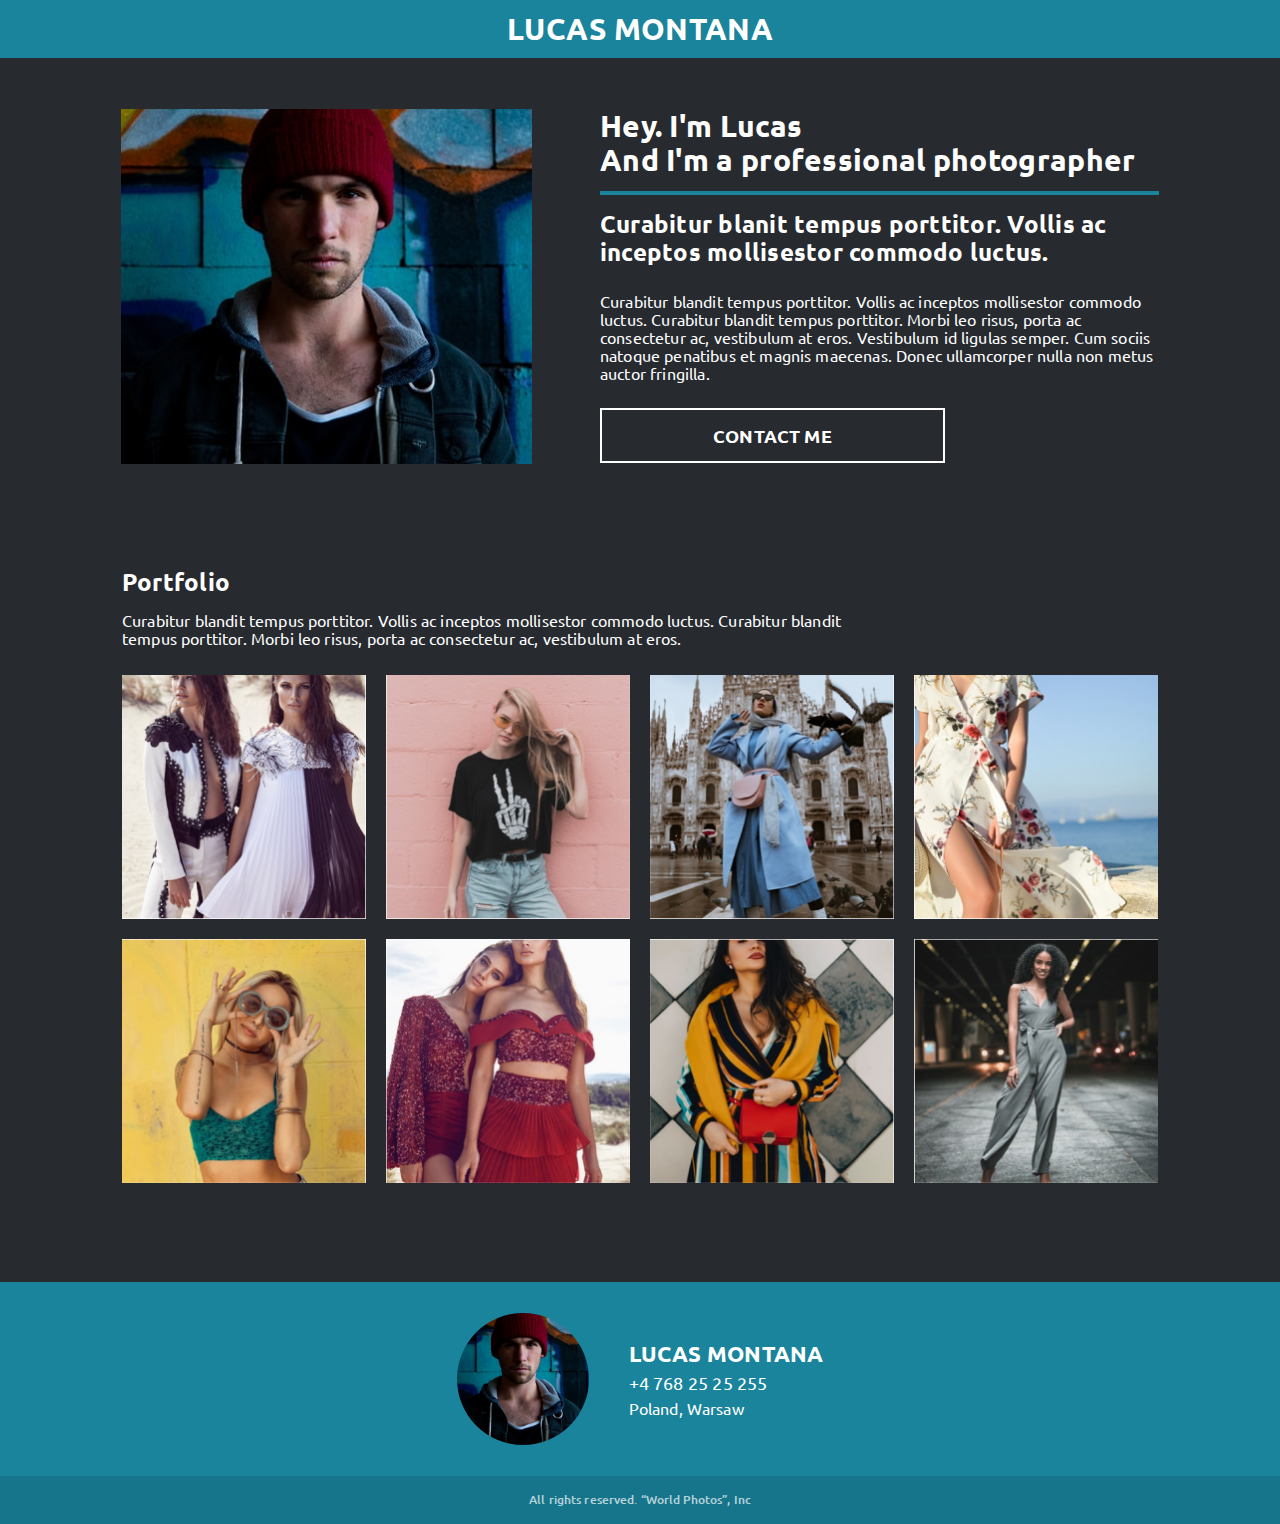
==== exam-3/index.html @ dc6b8fc1 "Merge pull request #1 from SanjarErkinov/develop" ====
<!DOCTYPE html>
<html lang="en">
<head>
    <meta charset="UTF-8">
    <meta http-equiv="X-UA-Compatible" content="IE=edge">
    <meta name="viewport" content="width=device-width, initial-scale=1.0">
    <title>Document</title>
    <link rel="stylesheet" href="./css/base.css">
    <link rel="stylesheet" href="./css/style.css">
    <link rel="preconnect" href="https://fonts.googleapis.com">
    <link rel="preconnect" href="https://fonts.gstatic.com" crossorigin>
    <link href="https://fonts.googleapis.com/css2?family=Ubuntu:wght@400;500;700&display=swap" rel="stylesheet">
</head>
<body>
    <header class="header">
        <h1 class="header__title">Lucas Montana</h1>
    </header>
    <main>
        <section class="main-section">
            <div class="main-section__biography">
                <img class="main-section__img" src="./img/Lucas-Montana.jpg" alt="Lucas Montana photo">
                <div class="biography__content">
                    <h2 class="main-section__title">
                        Hey. I'm Lucas
                        <br> And I'm a professional photographer
                    </h2>
                    <span class="strip"></span>
                    <h3 class="main-section__subtitle subtitle">
                        Curabitur blanit tempus porttitor. Vollis ac inceptos mollisestor commodo luctus. 
                    </h3>
                    <p class="main-section__text text">
                        Curabitur blandit tempus porttitor. Vollis ac inceptos mollisestor commodo luctus. Curabitur blandit tempus porttitor. Morbi leo risus, porta ac consectetur ac, vestibulum at eros. Vestibulum id ligulas semper. Cum sociis natoque penatibus et magnis maecenas. Donec ullamcorper nulla non metus auctor fringilla. 
                    </p>
                    <button class="main-section__btn btn">contact me</button>
                </div>
            </div>
            <div class="main-section__portfolio portfolio">
                <h2 class="subtitle">Portfolio</h2>
                <p class="portfolio__text text">
                    Curabitur blandit tempus porttitor. Vollis ac inceptos mollisestor commodo luctus. Curabitur blandit tempus porttitor. Morbi leo risus, porta ac consectetur ac, vestibulum at eros.
                </p>
                <div class="portfolio__range">
                    <div class="portfolio__range-img-wrapper">
                        <img class="portfolio__range-img" src="./img/portfolio-imgs/portfolio-1.jpg" alt="woman photo">
                        <div class="portfolio__range-img-owerlay">
                            <img src="./img/portfolio-imgs/hover-logos/zoom-logo.svg" alt="zoom logo img">
                        </div>
                    </div>
                    <div class="portfolio__range-img-wrapper">
                        <img class="portfolio__range-img" src="./img/portfolio-imgs/portfolio-2.jpg" alt="woman photo">
                        <div class="portfolio__range-img-owerlay">
                            <img src="./img/portfolio-imgs/hover-logos/zoom-logo.svg" alt="zoom logo img">
                        </div>
                    </div>
                    <div class="portfolio__range-img-wrapper">
                        <img class="portfolio__range-img" src="./img/portfolio-imgs/portfolio-3.jpg" alt="woman photo">
                        <div class="portfolio__range-img-owerlay">
                            <img src="./img/portfolio-imgs/hover-logos/zoom-logo.svg" alt="zoom logo img">
                        </div>
                    </div>
                    <div class="portfolio__range-img-wrapper">
                        <img class="portfolio__range-img" src="./img/portfolio-imgs/portfolio-4.jpg" alt="woman photo">
                        <div class="portfolio__range-img-owerlay">
                            <img src="./img/portfolio-imgs/hover-logos/zoom-logo.svg" alt="zoom logo img">
                        </div>
                    </div>
                    <div class="portfolio__range-img-wrapper">
                        <img class="portfolio__range-img" src="./img/portfolio-imgs/portfolio-5.jpg" alt="woman photo">
                        <div class="portfolio__range-img-owerlay">
                            <img src="./img/portfolio-imgs/hover-logos/zoom-logo.svg" alt="zoom logo img">
                        </div>
                    </div>
                    <div class="portfolio__range-img-wrapper">
                        <img class="portfolio__range-img" src="./img/portfolio-imgs/portfolio-6.jpg" alt="woman photo">
                        <div class="portfolio__range-img-owerlay">
                            <img src="./img/portfolio-imgs/hover-logos/zoom-logo.svg" alt="zoom logo img">
                        </div>
                    </div>
                    <div class="portfolio__range-img-wrapper">
                        <img class="portfolio__range-img" src="./img/portfolio-imgs/portfolio-7.jpg" alt="woman photo">
                        <div class="portfolio__range-img-owerlay">
                            <img src="./img/portfolio-imgs/hover-logos/zoom-logo.svg" alt="zoom logo img">
                        </div>
                    </div>
                    <div class="portfolio__range-img-wrapper">
                        <img class="portfolio__range-img" src="./img/portfolio-imgs/portfolio-8.jpg" alt="woman photo">
                        <div class="portfolio__range-img-owerlay">
                            <img src="./img/portfolio-imgs/hover-logos/zoom-logo.svg" alt="zoom logo img">
                        </div>
                    </div>
                </div>  
            </div>
        </section>
    </main>
    <footer class="footer">
        <div class="footer-info-wrapper">
            <img class="footer__logo" src="./img/Lucas-Montana.jpg" alt="Lucas Montana logo">
            <div class="footer-content">
                <h2 class="footer__title">Lucas Montana</h2>
                <span class="footer__tel">+4 768 25 25 255</span>
                <span class="footer__address">Poland, Warsaw</span>
            </div>
        </div>
        <div class="footer-copyright-wrapper">
            <span class="footer__copyright">All rights reserved. “World Photos”, Inc</span>
        </div>
    </footer>
     <!-- Modal blocks -->
     <div class="modal">
        <form class="modal__content">
            <div class="modal-close-btn">&#10006</div>
            <h3 class="subtitle">Contact me</h3>
            <p class="modal__text text">
                Curabitur blandit tempus porttitor. Vollis ac inceptos mollisestor commodo luctus. Curabitur blandit tempus porttitor. Morbi leo risus, porta ac consectetur ac, vestibulum at eros.
            </p>
            <div class="modal__register">
                <input required class="modal__input-name input" type="name" placeholder="Your name...">
                <input required class="modal__input-email input" type="email" placeholder="Your email...">
            </div>
            <textarea class="modal__textarea" name="" id="">Curabitur blandit tempus porttitor. Vollis ac inceptos mollisestor commodo luctus. Fu blandit tempus. Morbi leo risus, porta ac consectetur ac, vestibulum at eros. Vollis  commodo luctus. Curabitur blandit. Morbi leo risus, porta ac consectetur ac, at eros.
            </textarea>
            <button type="submit" class="modal__btn btn">Send message</button>
        </form>
    </div>
    <div class="modal">
        <div class="modal__img-wrapper">
            <button class="modal__close-btn btn">close</button>
            <img class="modal__img" src="./img/portfolio-imgs/portfolio-1.jpg" alt="">
        </div>
    </div>
    <script src="./main.js"></script>
</body>
</html>
---- exam-3/css/base.css ----
:root {
    --font-weight-bold: 700;
    --font-weight-medium: 500;
    --font-weight-regular: 400;
    --title-font-size: 30px;
    --subtitle-font-size: 24px;
    --text-font-size: 16px;
    --btn-font-size: 18px;
    --footer-title-font-size: 22px;
    --footer-copyright-font-size: 12px;
    --title-line-height: 34px;
    --subtitle-line-height: 28px;
    --text-line-height: 18px;
    --btn-line-height: 21px;
    --footer-title-line-height: 25px;
    --footer-copyright-line-height: 14px;
    --regular-letter-spacing: .01em;
    --long-letter-spacing: 1.5em;
}

* {
    box-sizing: border-box;
    padding: 0;
    margin: 0;
    font-family: 'Ubuntu', sans-serif;
    color: #FFFFFF;
}

a {
    text-decoration: none;
}

ul, ol {
    list-style: none;
}

button {
    border: none;
}

select {
    border: none;
    outline: none;
}
---- exam-3/css/style.css ----
body {
    background-color: #272A2F;
}

/*========HEADER========*/
.header {
    padding: 12px 0;
    display: flex;
    justify-content: center;
    background-color: #19849B;
}

.header__title {
    font-weight: var(--font-weight-bold);
    font-size: var(--title-font-size);
    line-height: var(--title-line-height);
    letter-spacing: var(--regular-letter-spacing);
    text-transform: uppercase;
}

/*========MAIN SECTION========*/
.main-section {
    padding: 51px 0px 99px 0px;
    display: flex;
    align-items: center;
    justify-content: center;
    flex-direction: column;
}

/*========ABOUT ME========*/
.main-section__biography {
    display: flex;
    column-gap: 68px;
    margin-bottom: 104px;
}

.biography__content {
    width: 559px;
}

.main-section__img {
    width: 411px;
    height: 355px;
    object-fit: cover;
}

.main-section__title {
    font-weight: var(--font-weight-bold);
    font-size: var(--title-font-size);
    line-height: var(--title-line-height);
    letter-spacing: var(--regular-letter-spacing);
}

.strip {
    display: inline-block;
    width: 100%;
    height: 4px;
    background-color: #19849B;
    margin: 14px 0 12px 0;
}

.main-section__subtitle {
    width: 590px;
}

.subtitle {
    font-weight: var(--font-weight-bold);
    font-size: var(--subtitle-font-size);
    line-height: var(--subtitle-line-height);
    letter-spacing: var(--regular-letter-spacing);
}

.text {
    font-weight: var(--font-weight-regular);
    font-size: var(--text-font-size);
    line-height: var(--text-line-height);
    letter-spacing: var(--regular-letter-spacing);
}

.main-section__text {
    margin: 26px 0;
}

.btn {
    font-weight: var(--font-weight-bold);
    font-size: var(--btn-font-size);
    line-height: var(--btn-line-height);
    text-align: center;
    text-transform: uppercase;
    background: none;
    border: 2px solid #FFFFFF;
    cursor: pointer;
    transition: background-color .2s;
}

.main-section__btn {
    padding: 15px 111px;
    letter-spacing: var(--regular-letter-spacing);
}

.btn:hover {
    background-color: #19849B;
}

/*========PORTFOLIO========*/
.portfolio__text {
    width: 766px;
    margin: 15px 0 28px 0;
}

.portfolio__range {
    display: grid;
    grid-template-columns: repeat(4, 1fr);
    gap: 20px;
}

.portfolio__range-img-wrapper {
    position: relative;
    width: 244px;
    height: 244px;
    cursor: pointer;
}

.portfolio__range-img {
    width: 100%;
}

.portfolio__range-img-owerlay {
    position: absolute;
    top: 0;
    left: 0;
    width: 100%;
    height: 100%;
    background: linear-gradient(0deg, rgba(25, 132, 155, 0.5), rgba(25, 132, 155, 0.5));
    display: flex;
    justify-content: center;
    align-items: center;
    opacity: 0;
    transition: opacity .2s;
}

.portfolio__range-img-owerlay:hover {
    opacity: 1;
}

/*========FOOTER========*/
.footer-info-wrapper {
    padding: 31px 0px 31px 0px;
    display: flex;
    justify-content: center;
    align-items: center;
    column-gap: 40px;
    background-color: #19849B;
}

.footer__logo {
    width: 132px;
    height: 132px;
    border-radius: 50%;
    object-fit: cover;
}

.footer-content {
    display: flex;
    flex-direction: column;
    row-gap: 6px;
}

.footer__title {
    font-weight: var(--font-weight-bold);
    font-size: var(--footer-title-font-size);
    line-height: var(--footer-title-line-height);
    letter-spacing: var(--regular-letter-spacing);
    text-transform: uppercase;
}

.footer__tel {
    font-weight: var(--font-weight-regular);
    font-size: var(--btn-font-size);
    line-height: var(--btn-line-height);
    letter-spacing: var(--regular-letter-spacing);
    text-transform: uppercase;
}

.footer__address {
    font-weight: var(--font-weight-regular);
    font-size: var(--text-font-size);
    line-height: var(--text-line-height);
    letter-spacing: var(--regular-letter-spacing);
}

.footer-copyright-wrapper {
    padding: 17px 0px;
    display: flex;
    justify-content: center;
    background-color: #16758A;
}

.footer__copyright {
    font-weight: var(--font-weight-medium);
    font-size: var(--footer-copyright-font-size);
    line-height: var(--footer-copyright-line-height);
    letter-spacing: var(--regular-letter-spacing);
    color: rgba(255, 255, 255, 0.7);
}

/*Modals
=================== */
.modal {
    display: none;
    justify-content: center;
    align-items: center;
    width: 100%;
    height: 100%;
    background-color: rgba(25, 132, 155, 0.3);
    position: fixed;
    top: 0;
    left: 0;
    z-index: 1;
    animation-name: opacityAnim ; 
    animation-duration: .5s; 
    transition: opacity .3 ease ; 
}

.modal__content {
    position: relative;
    display: flex;
    flex-direction: column;
    align-items: flex-start;
    padding: 49px 45px 44px 49px;
    background-color: #272A2F;
}

.modal-close-btn {
    position: absolute;
    top: 10px;
    right: 15px;
    font-size: 15px;
    cursor: pointer;
    transition: .5s;
}

.modal-close-btn:hover {
    font-size: 20px;
    transform: rotate(180deg);
}

.modal__text {
    width: 567px;
    margin: 15px 0 26px 0;
}

.input {
    background-color: #324B53;
    border: none;
    outline: none;
    height: 50px;
}

::placeholder {
    font-weight: var(--font-weight-regular);
    font-size: var(--text-font-size);
    line-height: var(--text-line-height);
    letter-spacing: var(--regular-letter-spacing);
    color: #8EA5AC;
}

.modal__register {
    display: flex;
    column-gap: 20px;
    margin-bottom: 20px;
}

.modal__input-name {
    padding: 16px 16px 16px 16px;
    width: 200px;
}

.modal__input-email {
    padding: 16px 16px 16px 22px;
    width: 347px;
}

.modal__textarea {
    width: 567px;
    height: 219px;
    padding: 16px 22px;
    font-weight: var(--font-weight-regular);
    font-size: var(--text-font-size);
    line-height: var(--text-line-height);
    letter-spacing: var(--regular-letter-spacing);
    border: none;
    resize: none;
    outline: none;
    background-color: #324B53;
}

.modal__btn {
    padding: 15px 31px;
    letter-spacing: var(--regular-letter-spacing);
    margin-top: 26px;
}

.modal__img-wrapper {
    width: 675px;
    height: 732px;
}

.modal__close-btn {
    float: right;
    padding: 10px 24px;
    margin-bottom: 19px;
}

.modal__img {
    width: 100%;
}

@keyframes opacityAnim { 
    from { 
        opacity: 0; 
    } 
    to{ 
        opacity: 1; 
    } 
}

/*Adaptive
=================== */
@media (max-width: 900px) {
    .main-section {
        padding: 51px 0px 51px 0px;
    }

    .main-section__biography {
        display: flex;
        flex-direction: column;
        row-gap: 65px;
        margin-bottom: 53px;  
    }

    .biography__content {
        width: 762px;
    }

    .main-section__img {
        width: 100%;
        height: 355px;
    }

    .portfolio__range {
        gap: 15px;
    }

    .portfolio__range-img-wrapper {
        width: 180px;
        height: 180px;
    }

    .portfolio__range-img {
        width: 180px;
        height: 180px;
    }
}

@media (max-width: 375px) {
    .main-section__img {
        width: 341px;
        height: 355px;
        object-fit: cover;
    }

    .main-section__biography {
        row-gap: 62px;
        margin-bottom: 38px;  
    }

    .biography__content {
        width: 341px;
    }

    .main-section__subtitle {
        width: 340px;
    }

    .main-section__btn {
        padding: 15px 105px;
    }

    .portfolio__text {
        width: 345px;
        margin: 15px 0 28px 0;
    }

    .portfolio__range {
        grid-template-columns: repeat(2, 1fr);  
    }

    .portfolio__range-img-wrapper {
        width: 165px;
        height: 165px;
    }

    .portfolio__range-img {
        width: 165px;
        height: 165px;
    }

    .footer-info-wrapper {
        column-gap: 25px;
    }

    /*Modal*/
    .modal__content {
        padding: 20px 25px;
    }

    .modal__text {
        width: 100%;
        margin: 10px 0 20px 0;
    }

    .modal__register {
        flex-direction: column;
        row-gap: 15px;
        margin-bottom: 15px;
    }

    .modal__input-name {
        width: 100%;
    }

    .modal__input-email {
        width: 100%;
        padding: 16px;
    }

    .modal__textarea {
        width: 100%;
        height: 200px;
        padding: 16px;
    }

    .modal__btn {
        width: 100%;
        margin-top: 15px;
    }
}
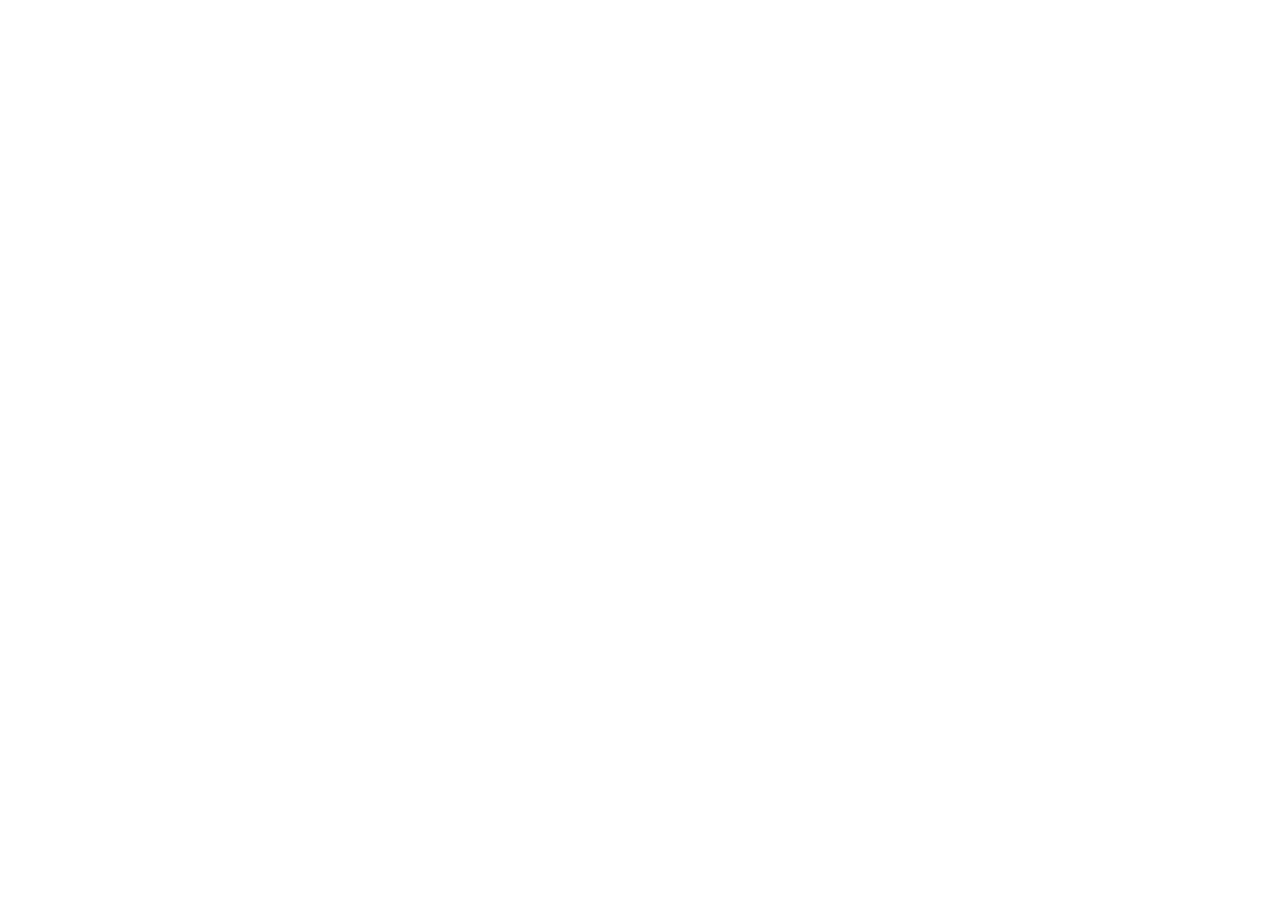
==== commit 2b5e7125: "added img folder with pictures" ====
--- a/exam-3/index.html
+++ b/exam-3/index.html
@@ -5,129 +5,14 @@
     <meta http-equiv="X-UA-Compatible" content="IE=edge">
     <meta name="viewport" content="width=device-width, initial-scale=1.0">
     <title>Document</title>
-    <link rel="stylesheet" href="./css/base.css">
-    <link rel="stylesheet" href="./css/style.css">
+    <link rel="stylesheet" href="./exam#3/css/base.css">
+    <link rel="stylesheet" href="./exam#3/css/style.css">
     <link rel="preconnect" href="https://fonts.googleapis.com">
     <link rel="preconnect" href="https://fonts.gstatic.com" crossorigin>
     <link href="https://fonts.googleapis.com/css2?family=Ubuntu:wght@400;500;700&display=swap" rel="stylesheet">
 </head>
 <body>
-    <header class="header">
-        <h1 class="header__title">Lucas Montana</h1>
-    </header>
-    <main>
-        <section class="main-section">
-            <div class="main-section__biography">
-                <img class="main-section__img" src="./img/Lucas-Montana.jpg" alt="Lucas Montana photo">
-                <div class="biography__content">
-                    <h2 class="main-section__title">
-                        Hey. I'm Lucas
-                        <br> And I'm a professional photographer
-                    </h2>
-                    <span class="strip"></span>
-                    <h3 class="main-section__subtitle subtitle">
-                        Curabitur blanit tempus porttitor. Vollis ac inceptos mollisestor commodo luctus. 
-                    </h3>
-                    <p class="main-section__text text">
-                        Curabitur blandit tempus porttitor. Vollis ac inceptos mollisestor commodo luctus. Curabitur blandit tempus porttitor. Morbi leo risus, porta ac consectetur ac, vestibulum at eros. Vestibulum id ligulas semper. Cum sociis natoque penatibus et magnis maecenas. Donec ullamcorper nulla non metus auctor fringilla. 
-                    </p>
-                    <button class="main-section__btn btn">contact me</button>
-                </div>
-            </div>
-            <div class="main-section__portfolio portfolio">
-                <h2 class="subtitle">Portfolio</h2>
-                <p class="portfolio__text text">
-                    Curabitur blandit tempus porttitor. Vollis ac inceptos mollisestor commodo luctus. Curabitur blandit tempus porttitor. Morbi leo risus, porta ac consectetur ac, vestibulum at eros.
-                </p>
-                <div class="portfolio__range">
-                    <div class="portfolio__range-img-wrapper">
-                        <img class="portfolio__range-img" src="./img/portfolio-imgs/portfolio-1.jpg" alt="woman photo">
-                        <div class="portfolio__range-img-owerlay">
-                            <img src="./img/portfolio-imgs/hover-logos/zoom-logo.svg" alt="zoom logo img">
-                        </div>
-                    </div>
-                    <div class="portfolio__range-img-wrapper">
-                        <img class="portfolio__range-img" src="./img/portfolio-imgs/portfolio-2.jpg" alt="woman photo">
-                        <div class="portfolio__range-img-owerlay">
-                            <img src="./img/portfolio-imgs/hover-logos/zoom-logo.svg" alt="zoom logo img">
-                        </div>
-                    </div>
-                    <div class="portfolio__range-img-wrapper">
-                        <img class="portfolio__range-img" src="./img/portfolio-imgs/portfolio-3.jpg" alt="woman photo">
-                        <div class="portfolio__range-img-owerlay">
-                            <img src="./img/portfolio-imgs/hover-logos/zoom-logo.svg" alt="zoom logo img">
-                        </div>
-                    </div>
-                    <div class="portfolio__range-img-wrapper">
-                        <img class="portfolio__range-img" src="./img/portfolio-imgs/portfolio-4.jpg" alt="woman photo">
-                        <div class="portfolio__range-img-owerlay">
-                            <img src="./img/portfolio-imgs/hover-logos/zoom-logo.svg" alt="zoom logo img">
-                        </div>
-                    </div>
-                    <div class="portfolio__range-img-wrapper">
-                        <img class="portfolio__range-img" src="./img/portfolio-imgs/portfolio-5.jpg" alt="woman photo">
-                        <div class="portfolio__range-img-owerlay">
-                            <img src="./img/portfolio-imgs/hover-logos/zoom-logo.svg" alt="zoom logo img">
-                        </div>
-                    </div>
-                    <div class="portfolio__range-img-wrapper">
-                        <img class="portfolio__range-img" src="./img/portfolio-imgs/portfolio-6.jpg" alt="woman photo">
-                        <div class="portfolio__range-img-owerlay">
-                            <img src="./img/portfolio-imgs/hover-logos/zoom-logo.svg" alt="zoom logo img">
-                        </div>
-                    </div>
-                    <div class="portfolio__range-img-wrapper">
-                        <img class="portfolio__range-img" src="./img/portfolio-imgs/portfolio-7.jpg" alt="woman photo">
-                        <div class="portfolio__range-img-owerlay">
-                            <img src="./img/portfolio-imgs/hover-logos/zoom-logo.svg" alt="zoom logo img">
-                        </div>
-                    </div>
-                    <div class="portfolio__range-img-wrapper">
-                        <img class="portfolio__range-img" src="./img/portfolio-imgs/portfolio-8.jpg" alt="woman photo">
-                        <div class="portfolio__range-img-owerlay">
-                            <img src="./img/portfolio-imgs/hover-logos/zoom-logo.svg" alt="zoom logo img">
-                        </div>
-                    </div>
-                </div>  
-            </div>
-        </section>
-    </main>
-    <footer class="footer">
-        <div class="footer-info-wrapper">
-            <img class="footer__logo" src="./img/Lucas-Montana.jpg" alt="Lucas Montana logo">
-            <div class="footer-content">
-                <h2 class="footer__title">Lucas Montana</h2>
-                <span class="footer__tel">+4 768 25 25 255</span>
-                <span class="footer__address">Poland, Warsaw</span>
-            </div>
-        </div>
-        <div class="footer-copyright-wrapper">
-            <span class="footer__copyright">All rights reserved. “World Photos”, Inc</span>
-        </div>
-    </footer>
-     <!-- Modal blocks -->
-     <div class="modal">
-        <form class="modal__content">
-            <div class="modal-close-btn">&#10006</div>
-            <h3 class="subtitle">Contact me</h3>
-            <p class="modal__text text">
-                Curabitur blandit tempus porttitor. Vollis ac inceptos mollisestor commodo luctus. Curabitur blandit tempus porttitor. Morbi leo risus, porta ac consectetur ac, vestibulum at eros.
-            </p>
-            <div class="modal__register">
-                <input required class="modal__input-name input" type="name" placeholder="Your name...">
-                <input required class="modal__input-email input" type="email" placeholder="Your email...">
-            </div>
-            <textarea class="modal__textarea" name="" id="">Curabitur blandit tempus porttitor. Vollis ac inceptos mollisestor commodo luctus. Fu blandit tempus. Morbi leo risus, porta ac consectetur ac, vestibulum at eros. Vollis  commodo luctus. Curabitur blandit. Morbi leo risus, porta ac consectetur ac, at eros.
-            </textarea>
-            <button type="submit" class="modal__btn btn">Send message</button>
-        </form>
-    </div>
-    <div class="modal">
-        <div class="modal__img-wrapper">
-            <button class="modal__close-btn btn">close</button>
-            <img class="modal__img" src="./img/portfolio-imgs/portfolio-1.jpg" alt="">
-        </div>
-    </div>
-    <script src="./main.js"></script>
+    
+    <script src="./exam#3/main.js"></script>
 </body>
 </html>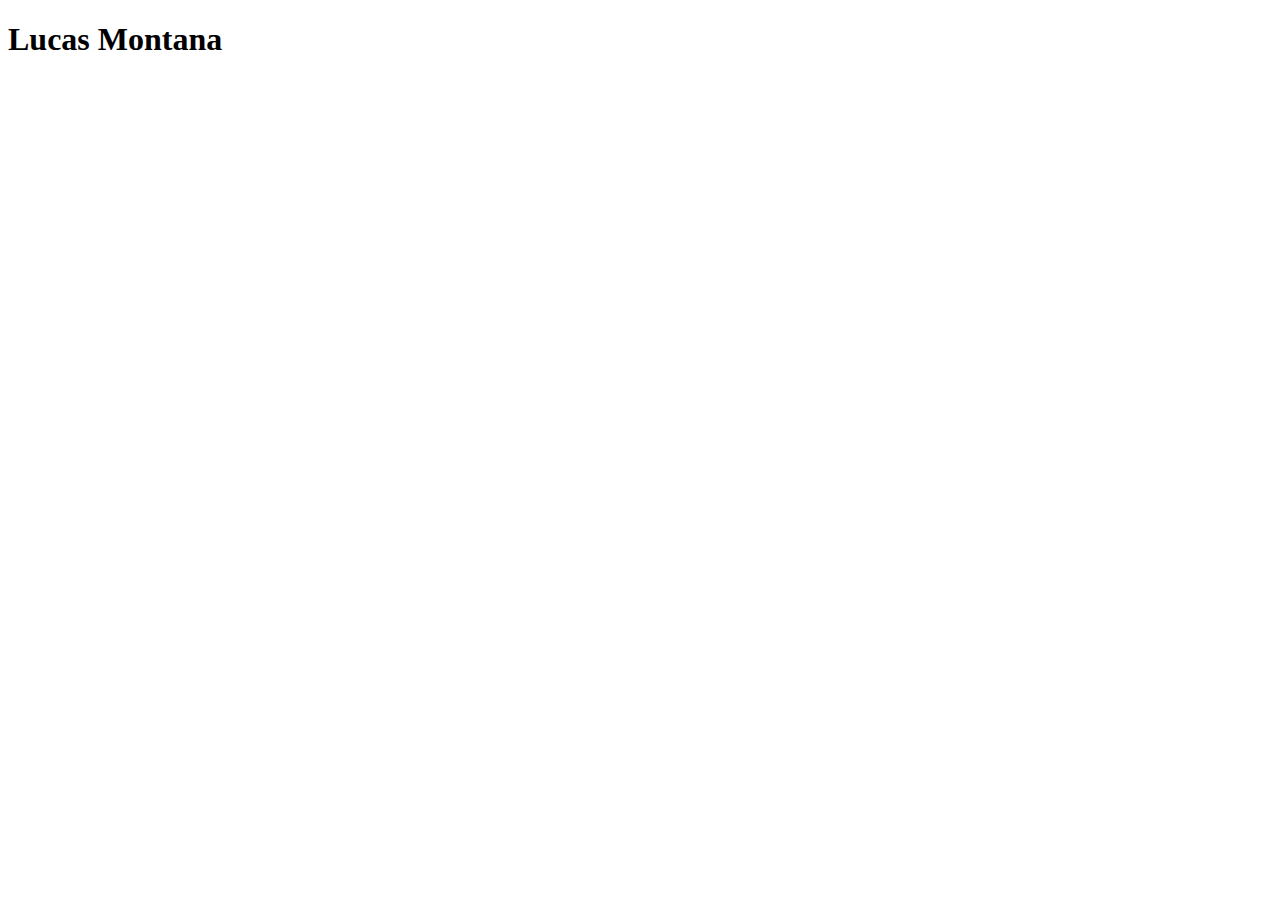
==== commit df7a296a: "made header and added css variables" ====
--- a/exam-3/index.html
+++ b/exam-3/index.html
@@ -12,7 +12,9 @@
     <link href="https://fonts.googleapis.com/css2?family=Ubuntu:wght@400;500;700&display=swap" rel="stylesheet">
 </head>
 <body>
-    
+    <header class="header">
+        <h1 class="header__title">Lucas Montana</h1>
+    </header>
     <script src="./exam#3/main.js"></script>
 </body>
 </html>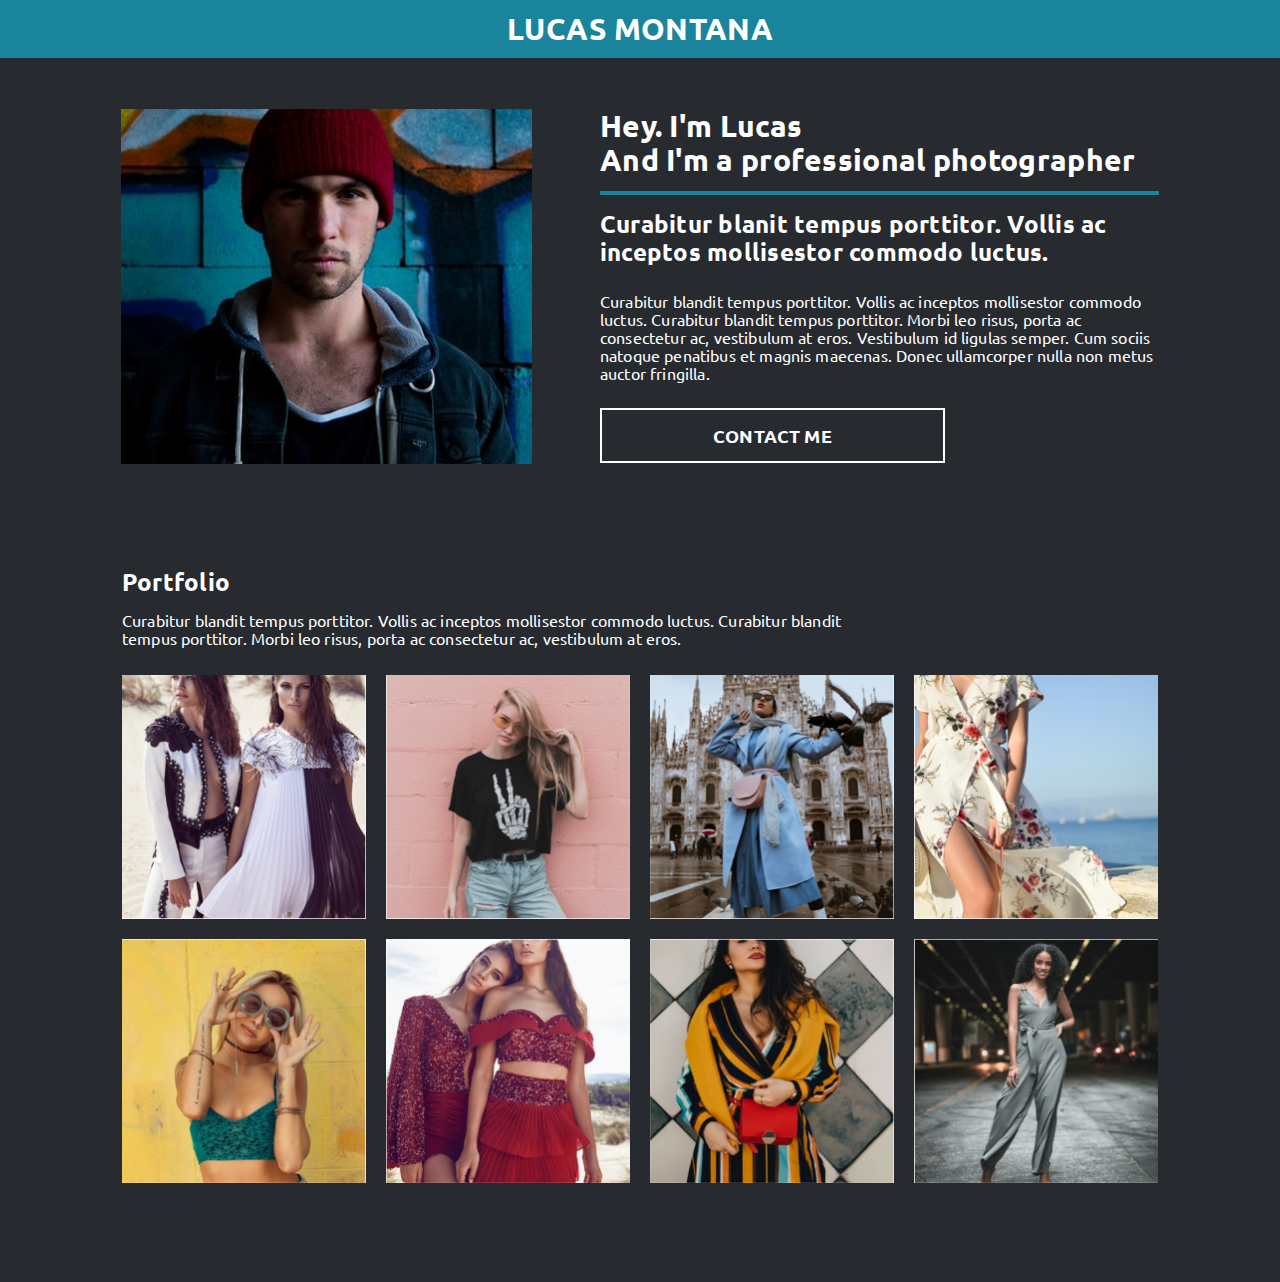
==== commit db44bccd: "made main and section contact and portfolio" ====
--- a/exam-3/index.html
+++ b/exam-3/index.html
@@ -5,8 +5,8 @@
     <meta http-equiv="X-UA-Compatible" content="IE=edge">
     <meta name="viewport" content="width=device-width, initial-scale=1.0">
     <title>Document</title>
-    <link rel="stylesheet" href="./exam#3/css/base.css">
-    <link rel="stylesheet" href="./exam#3/css/style.css">
+    <link rel="stylesheet" href="./css/base.css">
+    <link rel="stylesheet" href="./css/style.css">
     <link rel="preconnect" href="https://fonts.googleapis.com">
     <link rel="preconnect" href="https://fonts.gstatic.com" crossorigin>
     <link href="https://fonts.googleapis.com/css2?family=Ubuntu:wght@400;500;700&display=swap" rel="stylesheet">
@@ -15,6 +15,83 @@
     <header class="header">
         <h1 class="header__title">Lucas Montana</h1>
     </header>
-    <script src="./exam#3/main.js"></script>
+    <main>
+        <section class="main-section">
+            <div class="main-section__biography">
+                <img class="main-section__img" src="./img/Lucas-Montana.jpg" alt="Lucas Montana photo">
+                <div class="biography__content">
+                    <h2 class="main-section__title">
+                        Hey. I'm Lucas
+                        <br> And I'm a professional photographer
+                    </h2>
+                    <span class="strip"></span>
+                    <h3 class="main-section__subtitle subtitle">
+                        Curabitur blanit tempus porttitor. Vollis ac inceptos mollisestor commodo luctus. 
+                    </h3>
+                    <p class="main-section__text text">
+                        Curabitur blandit tempus porttitor. Vollis ac inceptos mollisestor commodo luctus. Curabitur blandit tempus porttitor. Morbi leo risus, porta ac consectetur ac, vestibulum at eros. Vestibulum id ligulas semper. Cum sociis natoque penatibus et magnis maecenas. Donec ullamcorper nulla non metus auctor fringilla. 
+                    </p>
+                    <button class="main-section__btn btn">contact me</button>
+                </div>
+            </div>
+            <div class="main-section__portfolio portfolio">
+                <h2 class="subtitle">Portfolio</h2>
+                <p class="portfolio__text text">
+                    Curabitur blandit tempus porttitor. Vollis ac inceptos mollisestor commodo luctus. Curabitur blandit tempus porttitor. Morbi leo risus, porta ac consectetur ac, vestibulum at eros.
+                </p>
+                <div class="portfolio__range">
+                    <div class="portfolio__range-img-wrapper">
+                        <img class="portfolio__range-img" src="./img/portfolio-imgs/portfolio-1.jpg" alt="woman photo">
+                        <div class="portfolio__range-img-owerlay">
+                            <img src="./img/portfolio-imgs/hover-logos/zoom-logo.svg" alt="zoom logo img">
+                        </div>
+                    </div>
+                    <div class="portfolio__range-img-wrapper">
+                        <img class="portfolio__range-img" src="./img/portfolio-imgs/portfolio-2.jpg" alt="woman photo">
+                        <div class="portfolio__range-img-owerlay">
+                            <img src="./img/portfolio-imgs/hover-logos/zoom-logo.svg" alt="zoom logo img">
+                        </div>
+                    </div>
+                    <div class="portfolio__range-img-wrapper">
+                        <img class="portfolio__range-img" src="./img/portfolio-imgs/portfolio-3.jpg" alt="woman photo">
+                        <div class="portfolio__range-img-owerlay">
+                            <img src="./img/portfolio-imgs/hover-logos/zoom-logo.svg" alt="zoom logo img">
+                        </div>
+                    </div>
+                    <div class="portfolio__range-img-wrapper">
+                        <img class="portfolio__range-img" src="./img/portfolio-imgs/portfolio-4.jpg" alt="woman photo">
+                        <div class="portfolio__range-img-owerlay">
+                            <img src="./img/portfolio-imgs/hover-logos/zoom-logo.svg" alt="zoom logo img">
+                        </div>
+                    </div>
+                    <div class="portfolio__range-img-wrapper">
+                        <img class="portfolio__range-img" src="./img/portfolio-imgs/portfolio-5.jpg" alt="woman photo">
+                        <div class="portfolio__range-img-owerlay">
+                            <img src="./img/portfolio-imgs/hover-logos/zoom-logo.svg" alt="zoom logo img">
+                        </div>
+                    </div>
+                    <div class="portfolio__range-img-wrapper">
+                        <img class="portfolio__range-img" src="./img/portfolio-imgs/portfolio-6.jpg" alt="woman photo">
+                        <div class="portfolio__range-img-owerlay">
+                            <img src="./img/portfolio-imgs/hover-logos/zoom-logo.svg" alt="zoom logo img">
+                        </div>
+                    </div>
+                    <div class="portfolio__range-img-wrapper">
+                        <img class="portfolio__range-img" src="./img/portfolio-imgs/portfolio-7.jpg" alt="woman photo">
+                        <div class="portfolio__range-img-owerlay">
+                            <img src="./img/portfolio-imgs/hover-logos/zoom-logo.svg" alt="zoom logo img">
+                        </div>
+                    </div>
+                    <div class="portfolio__range-img-wrapper">
+                        <img class="portfolio__range-img" src="./img/portfolio-imgs/portfolio-8.jpg" alt="woman photo">
+                        <div class="portfolio__range-img-owerlay">
+                            <img src="./img/portfolio-imgs/hover-logos/zoom-logo.svg" alt="zoom logo img">
+                        </div>
+                    </div>
+                </div>  
+            </div>
+        </section>
+    </main>
+    <script src="./exam-3/main.js"></script>
 </body>
 </html>--- a/exam-3/css/base.css
+++ b/exam-3/css/base.css
@@ -0,0 +1,44 @@
+:root {
+    --font-weight-bold: 700;
+    --font-weight-medium: 500;
+    --font-weight-regular: 400;
+    --title-font-size: 30px;
+    --subtitle-font-size: 24px;
+    --text-font-size: 16px;
+    --btn-font-size: 18px;
+    --footer-title-font-size: 22px;
+    --footer-copyright-font-size: 12px;
+    --title-line-height: 34px;
+    --subtitle-line-height: 28px;
+    --text-line-height: 18px;
+    --btn-line-height: 21px;
+    --footer-title-line-height: 25px;
+    --footer-copyright-line-height: 14px;
+    --regular-letter-spacing: .01em;
+    --long-letter-spacing: 1.5em;
+}
+
+* {
+    box-sizing: border-box;
+    padding: 0;
+    margin: 0;
+    font-family: 'Ubuntu', sans-serif;
+    color: #FFFFFF;
+}
+
+a {
+    text-decoration: none;
+}
+
+ul, ol {
+    list-style: none;
+}
+
+button {
+    border: none;
+}
+
+select {
+    border: none;
+    outline: none;
+}--- a/exam-3/css/style.css
+++ b/exam-3/css/style.css
@@ -0,0 +1,144 @@
+body {
+    background-color: #272A2F;
+}
+
+/*========HEADER========*/
+.header {
+    padding: 12px 0;
+    display: flex;
+    justify-content: center;
+    background-color: #19849B;
+}
+
+.header__title {
+    font-weight: var(--font-weight-bold);
+    font-size: var(--title-font-size);
+    line-height: var(--title-line-height);
+    letter-spacing: var(--regular-letter-spacing);
+    text-transform: uppercase;
+}
+
+/*========MAIN SECTION========*/
+.main-section {
+    padding: 51px 0px 99px 0px;
+    display: flex;
+    align-items: center;
+    justify-content: center;
+    flex-direction: column;
+}
+
+/*========ABOUT ME========*/
+.main-section__biography {
+    display: flex;
+    column-gap: 68px;
+    margin-bottom: 104px;
+}
+
+.biography__content {
+    width: 559px;
+}
+
+.main-section__img {
+    width: 411px;
+    height: 355px;
+    object-fit: cover;
+}
+
+.main-section__title {
+    font-weight: var(--font-weight-bold);
+    font-size: var(--title-font-size);
+    line-height: var(--title-line-height);
+    letter-spacing: var(--regular-letter-spacing);
+}
+
+.strip {
+    display: inline-block;
+    width: 100%;
+    height: 4px;
+    background-color: #19849B;
+    margin: 14px 0 12px 0;
+}
+
+.main-section__subtitle {
+    width: 590px;
+}
+
+.subtitle {
+    font-weight: var(--font-weight-bold);
+    font-size: var(--subtitle-font-size);
+    line-height: var(--subtitle-line-height);
+    letter-spacing: var(--regular-letter-spacing);
+}
+
+.text {
+    font-weight: var(--font-weight-regular);
+    font-size: var(--text-font-size);
+    line-height: var(--text-line-height);
+    letter-spacing: var(--regular-letter-spacing);
+}
+
+.main-section__text {
+    margin: 26px 0;
+}
+
+.btn {
+    font-weight: var(--font-weight-bold);
+    font-size: var(--btn-font-size);
+    line-height: var(--btn-line-height);
+    text-align: center;
+    text-transform: uppercase;
+    background: none;
+    border: 2px solid #FFFFFF;
+    cursor: pointer;
+    transition: background-color .2s;
+}
+
+.main-section__btn {
+    padding: 15px 111px;
+    letter-spacing: var(--regular-letter-spacing);
+}
+
+.btn:hover {
+    background-color: #19849B;
+}
+
+/*========PORTFOLIO========*/
+.portfolio__text {
+    width: 766px;
+    margin: 15px 0 28px 0;
+}
+
+.portfolio__range {
+    display: grid;
+    grid-template-columns: repeat(4, 1fr);
+    gap: 20px;
+}
+
+.portfolio__range-img-wrapper {
+    position: relative;
+    width: 244px;
+    height: 244px;
+    cursor: pointer;
+}
+
+.portfolio__range-img {
+    width: 100%;
+}
+
+.portfolio__range-img-owerlay {
+    position: absolute;
+    top: 0;
+    left: 0;
+    width: 100%;
+    height: 100%;
+    background: linear-gradient(0deg, rgba(25, 132, 155, 0.5), rgba(25, 132, 155, 0.5));
+    display: flex;
+    justify-content: center;
+    align-items: center;
+    opacity: 0;
+    transition: opacity .2s;
+}
+
+.portfolio__range-img-owerlay:hover {
+    opacity: 1;
+}
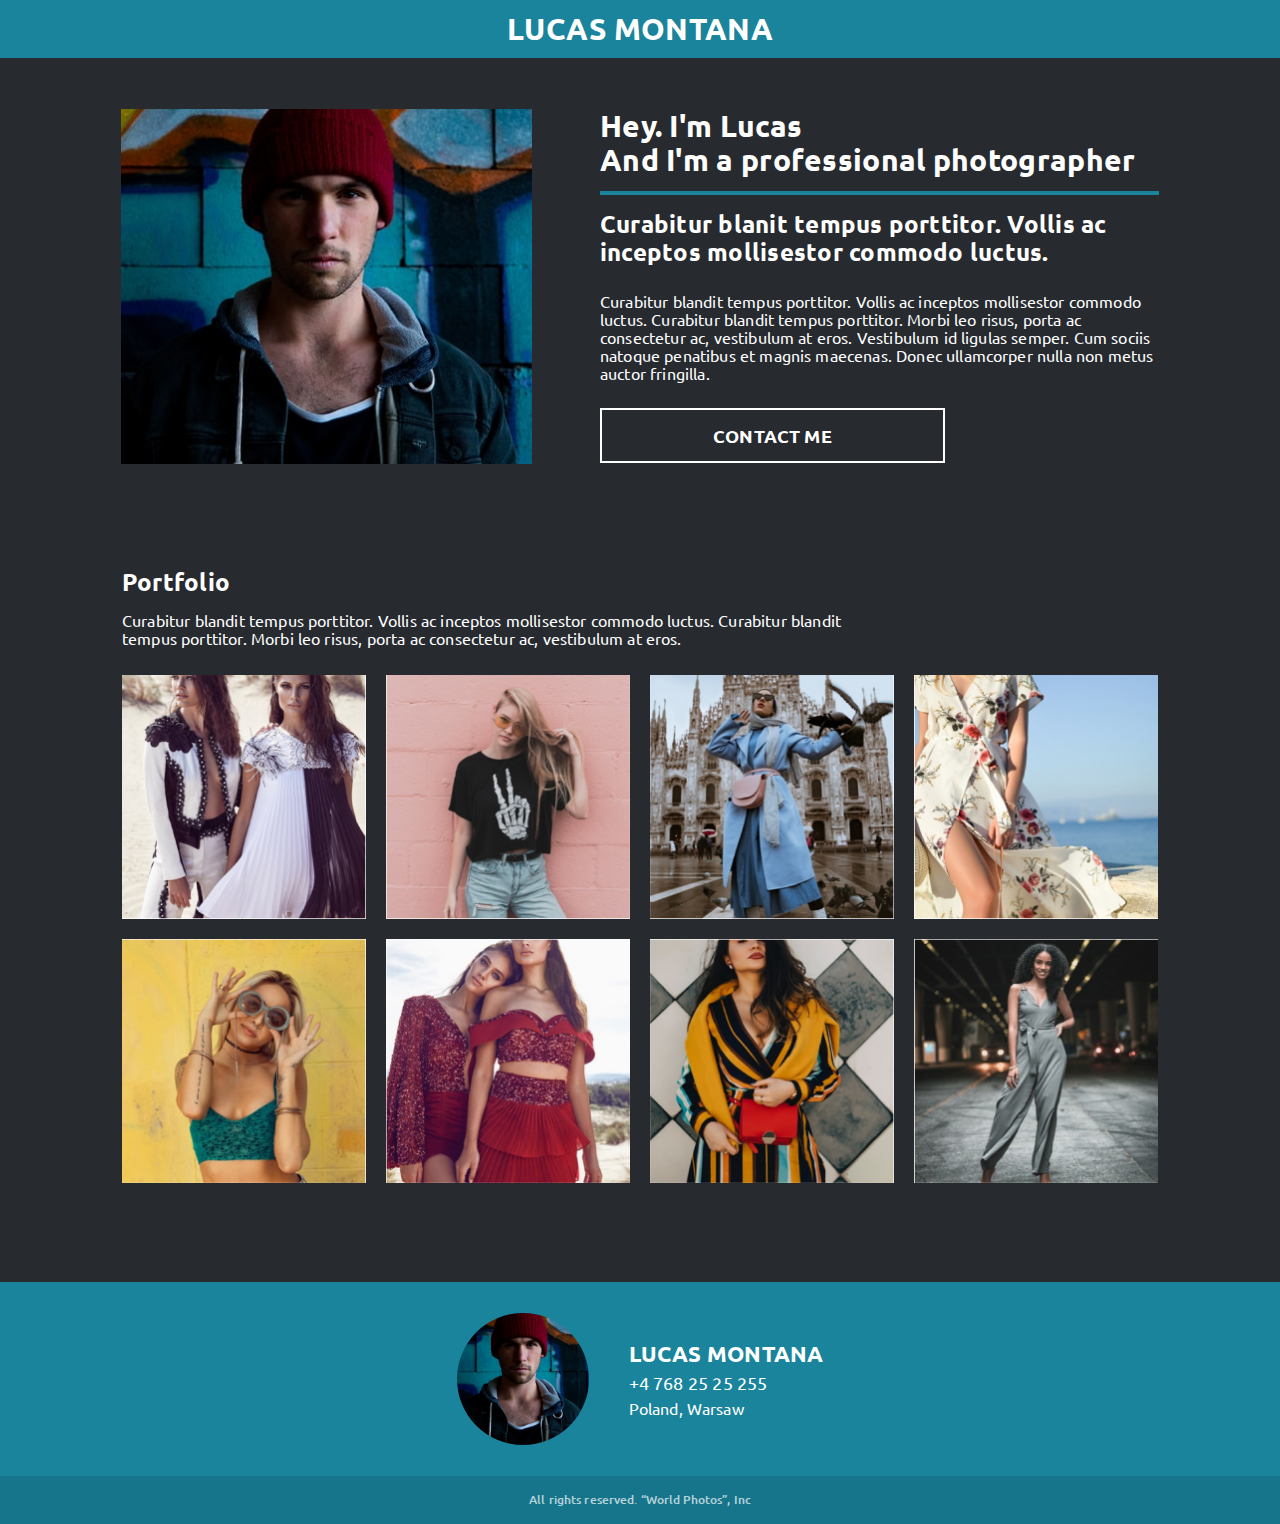
==== commit 482e6c4f: "made footer" ====
--- a/exam-3/index.html
+++ b/exam-3/index.html
@@ -92,6 +92,19 @@
             </div>
         </section>
     </main>
+    <footer class="footer">
+        <div class="footer-info-wrapper">
+            <img class="footer__logo" src="./img/Lucas-Montana.jpg" alt="Lucas Montana logo">
+            <div class="footer-content">
+                <h2 class="footer__title">Lucas Montana</h2>
+                <span class="footer__tel">+4 768 25 25 255</span>
+                <span class="footer__address">Poland, Warsaw</span>
+            </div>
+        </div>
+        <div class="footer-copyright-wrapper">
+            <span class="footer__copyright">All rights reserved. “World Photos”, Inc</span>
+        </div>
+    </footer>
     <script src="./exam-3/main.js"></script>
 </body>
 </html>--- a/exam-3/css/style.css
+++ b/exam-3/css/style.css
@@ -142,3 +142,64 @@
 .portfolio__range-img-owerlay:hover {
     opacity: 1;
 }
+
+/*========FOOTER========*/
+.footer-info-wrapper {
+    padding: 31px 0px 31px 0px;
+    display: flex;
+    justify-content: center;
+    align-items: center;
+    column-gap: 40px;
+    background-color: #19849B;
+}
+
+.footer__logo {
+    width: 132px;
+    height: 132px;
+    border-radius: 50%;
+    object-fit: cover;
+}
+
+.footer-content {
+    display: flex;
+    flex-direction: column;
+    row-gap: 6px;
+}
+
+.footer__title {
+    font-weight: var(--font-weight-bold);
+    font-size: var(--footer-title-font-size);
+    line-height: var(--footer-title-line-height);
+    letter-spacing: var(--regular-letter-spacing);
+    text-transform: uppercase;
+}
+
+.footer__tel {
+    font-weight: var(--font-weight-regular);
+    font-size: var(--btn-font-size);
+    line-height: var(--btn-line-height);
+    letter-spacing: var(--regular-letter-spacing);
+    text-transform: uppercase;
+}
+
+.footer__address {
+    font-weight: var(--font-weight-regular);
+    font-size: var(--text-font-size);
+    line-height: var(--text-line-height);
+    letter-spacing: var(--regular-letter-spacing);
+}
+
+.footer-copyright-wrapper {
+    padding: 17px 0px;
+    display: flex;
+    justify-content: center;
+    background-color: #16758A;
+}
+
+.footer__copyright {
+    font-weight: var(--font-weight-medium);
+    font-size: var(--footer-copyright-font-size);
+    line-height: var(--footer-copyright-line-height);
+    letter-spacing: var(--regular-letter-spacing);
+    color: rgba(255, 255, 255, 0.7);
+}
